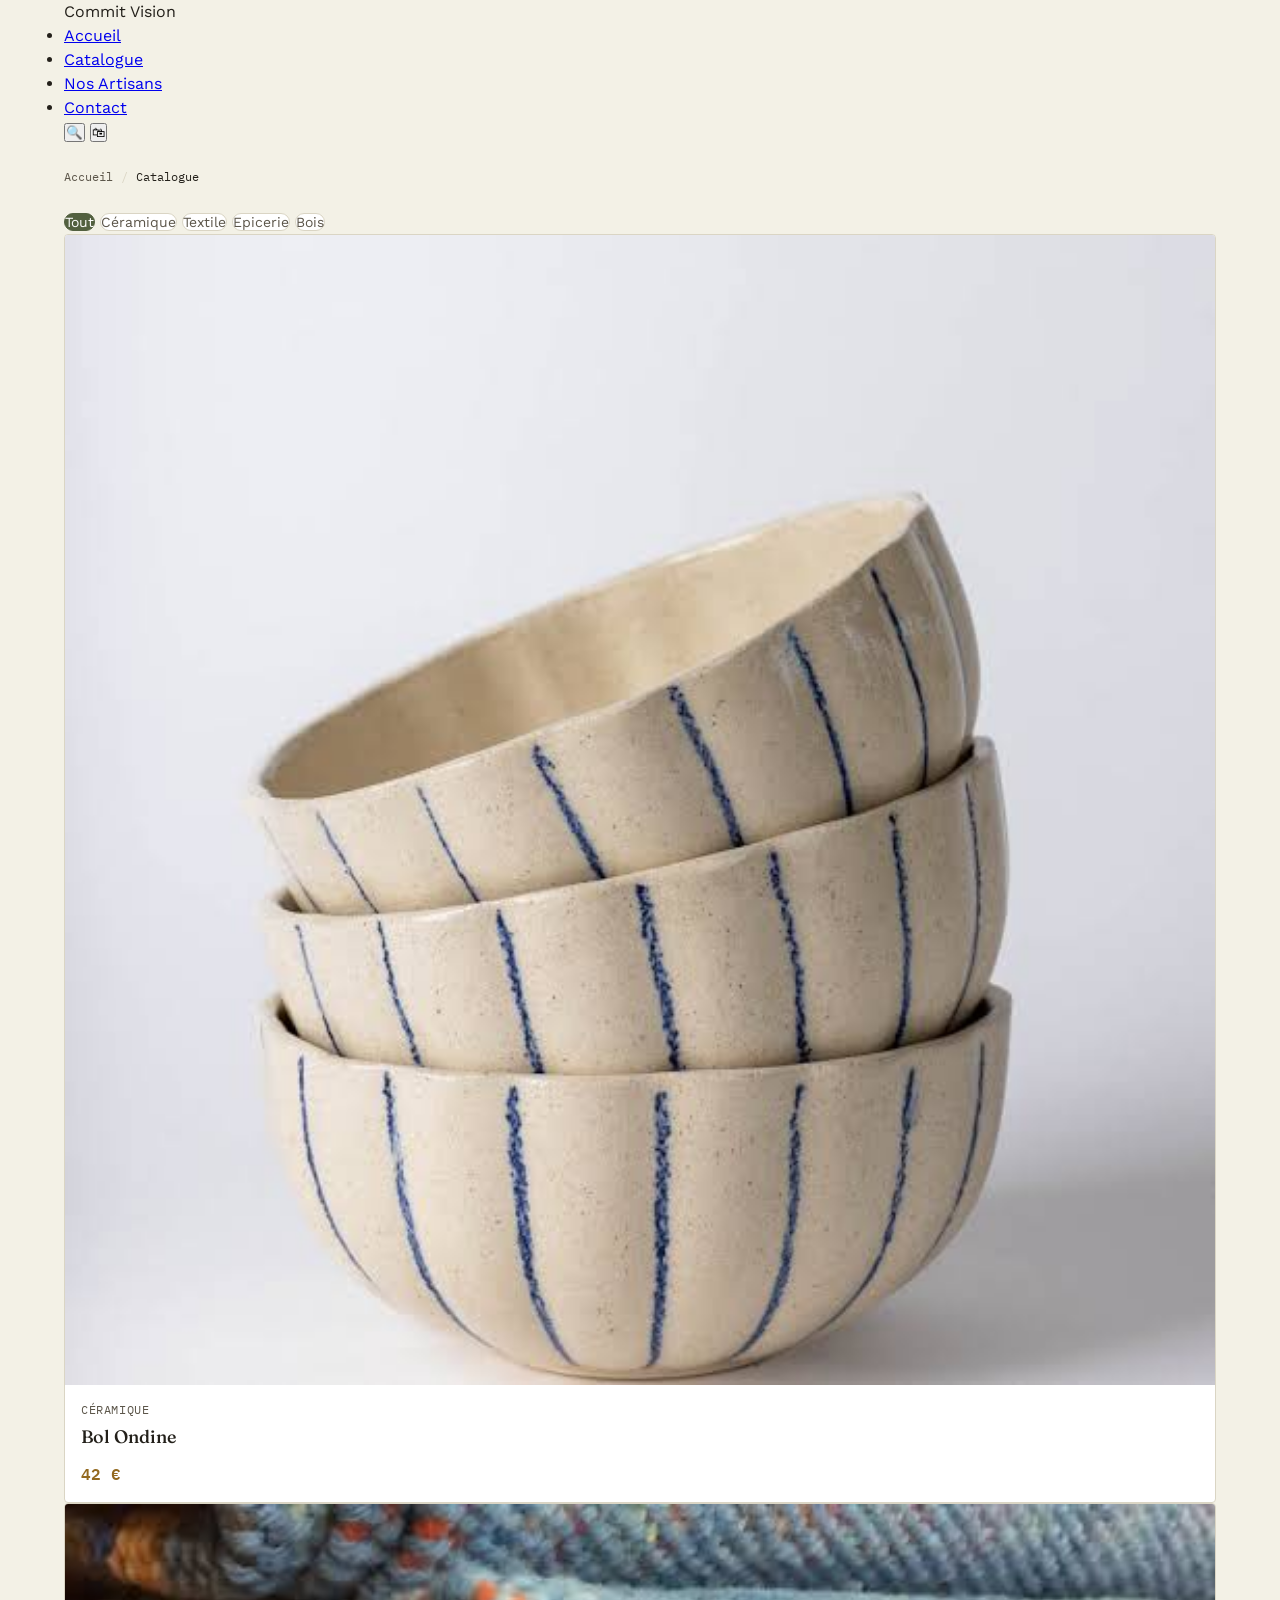
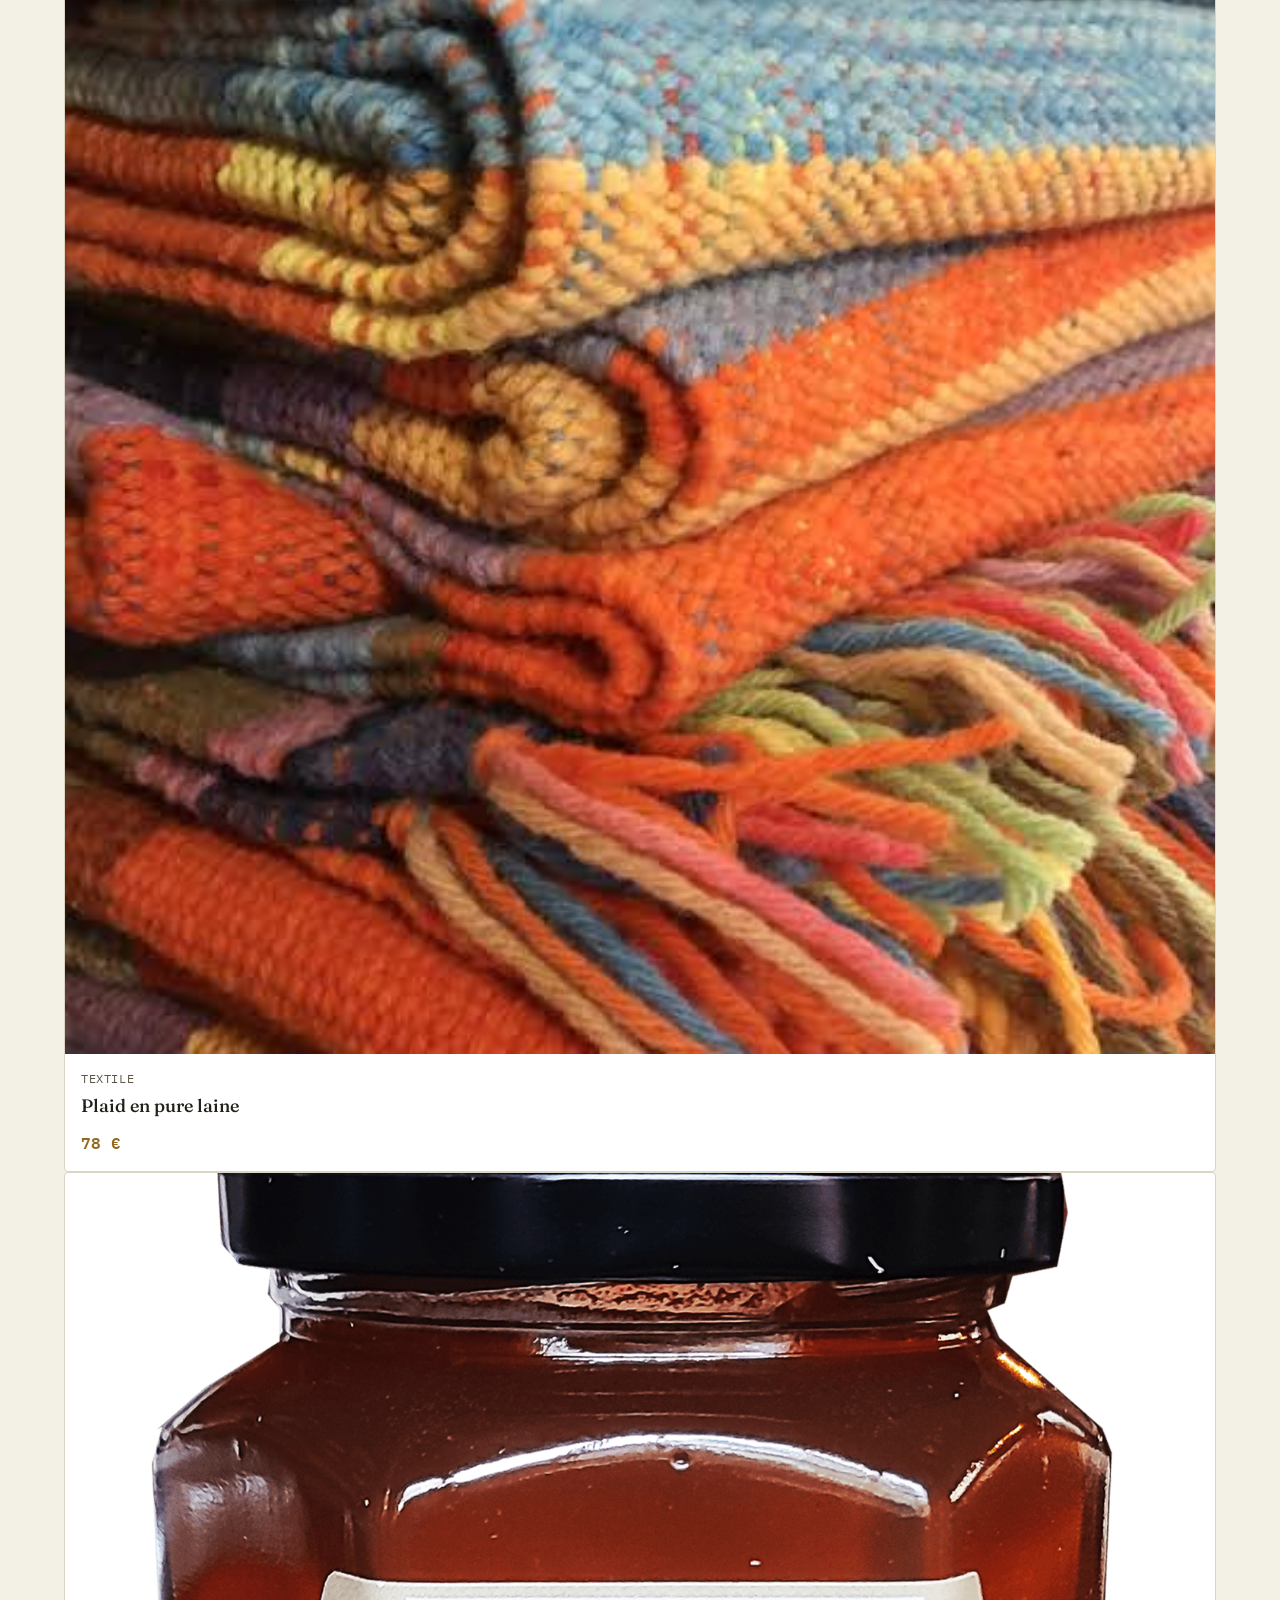
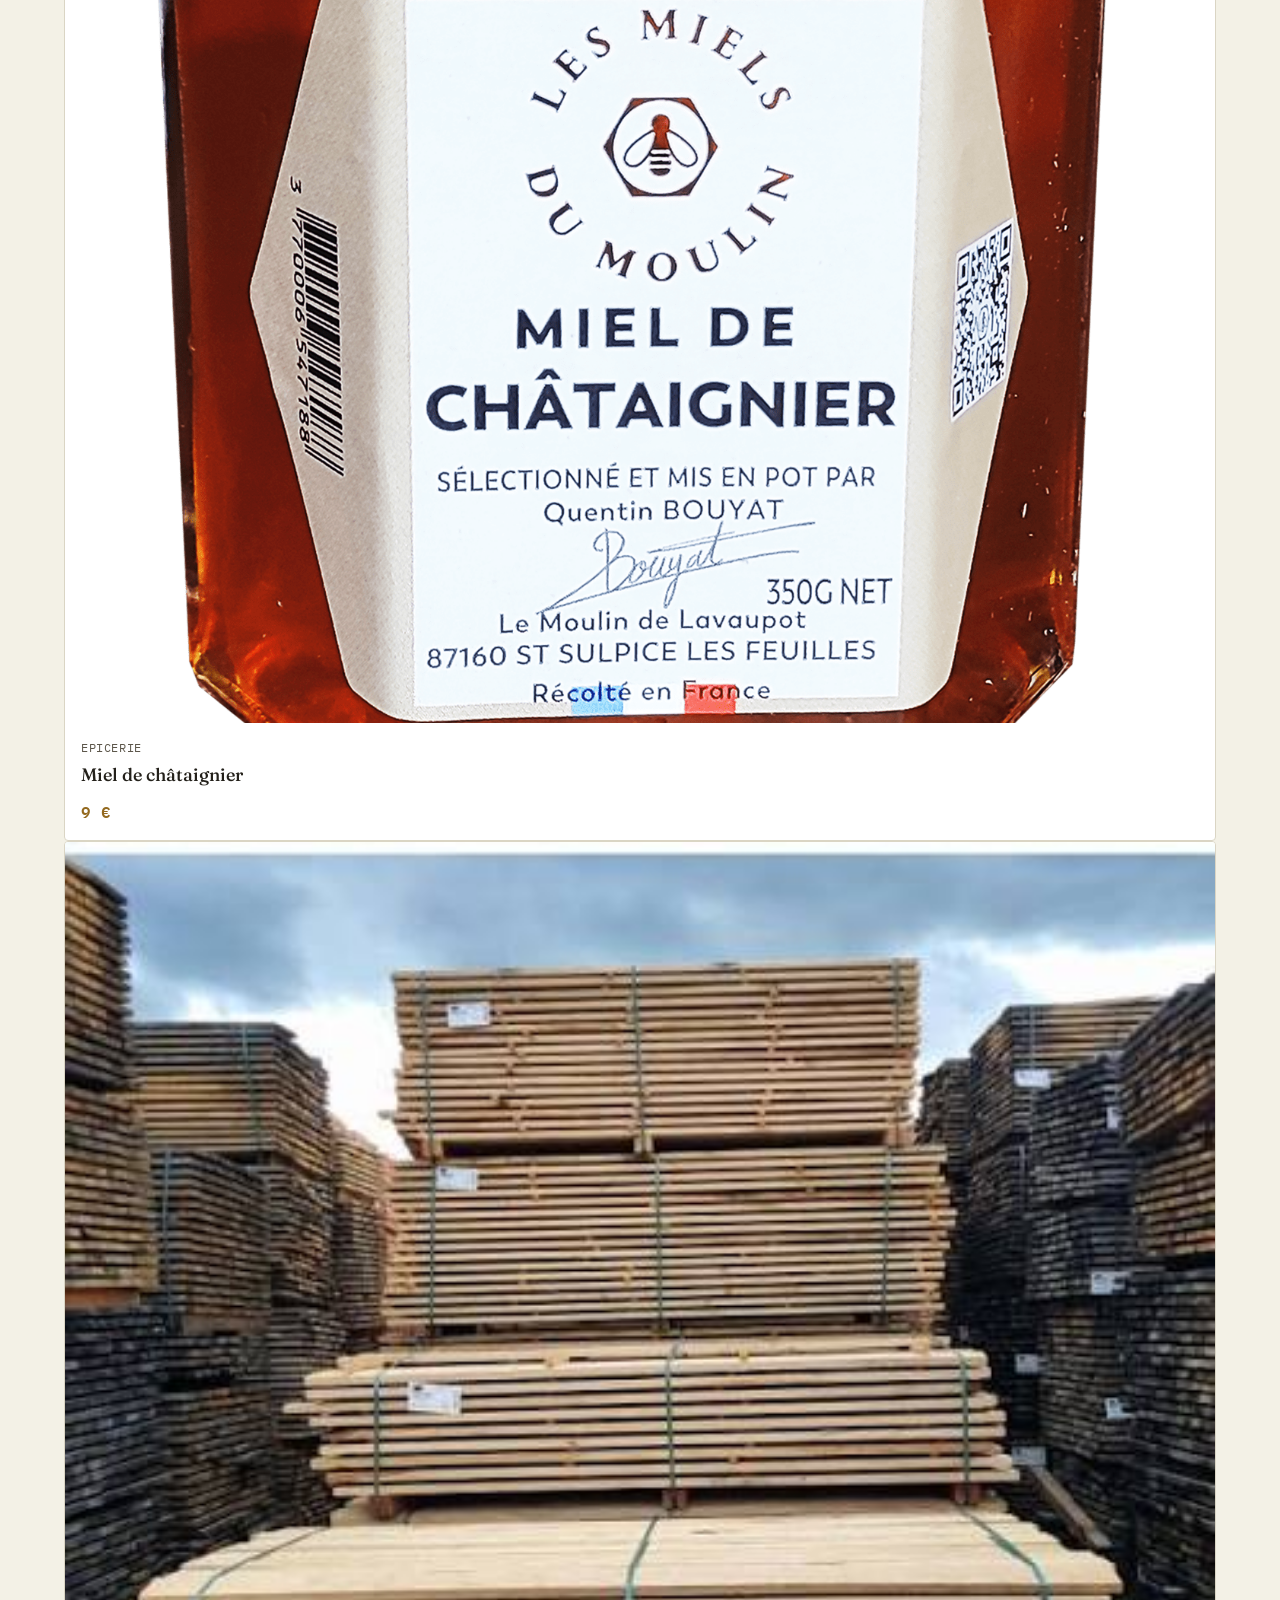
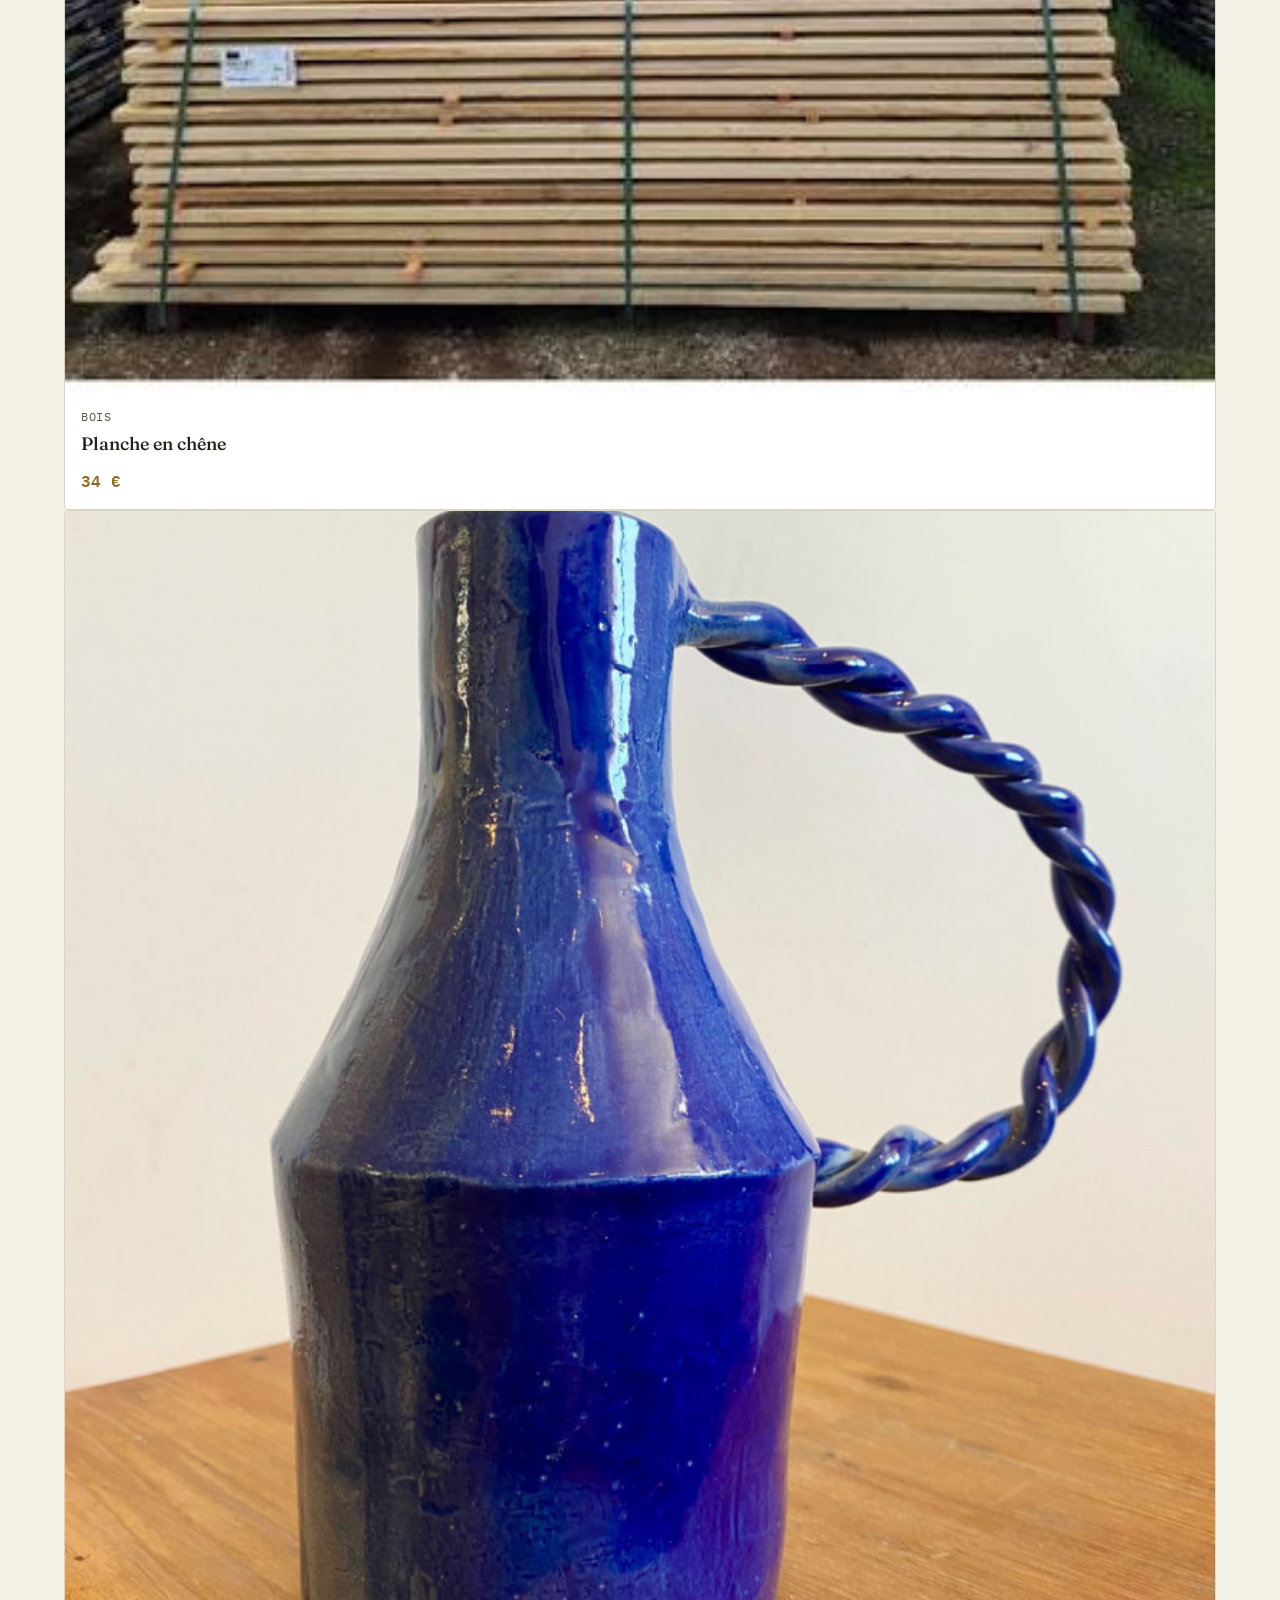
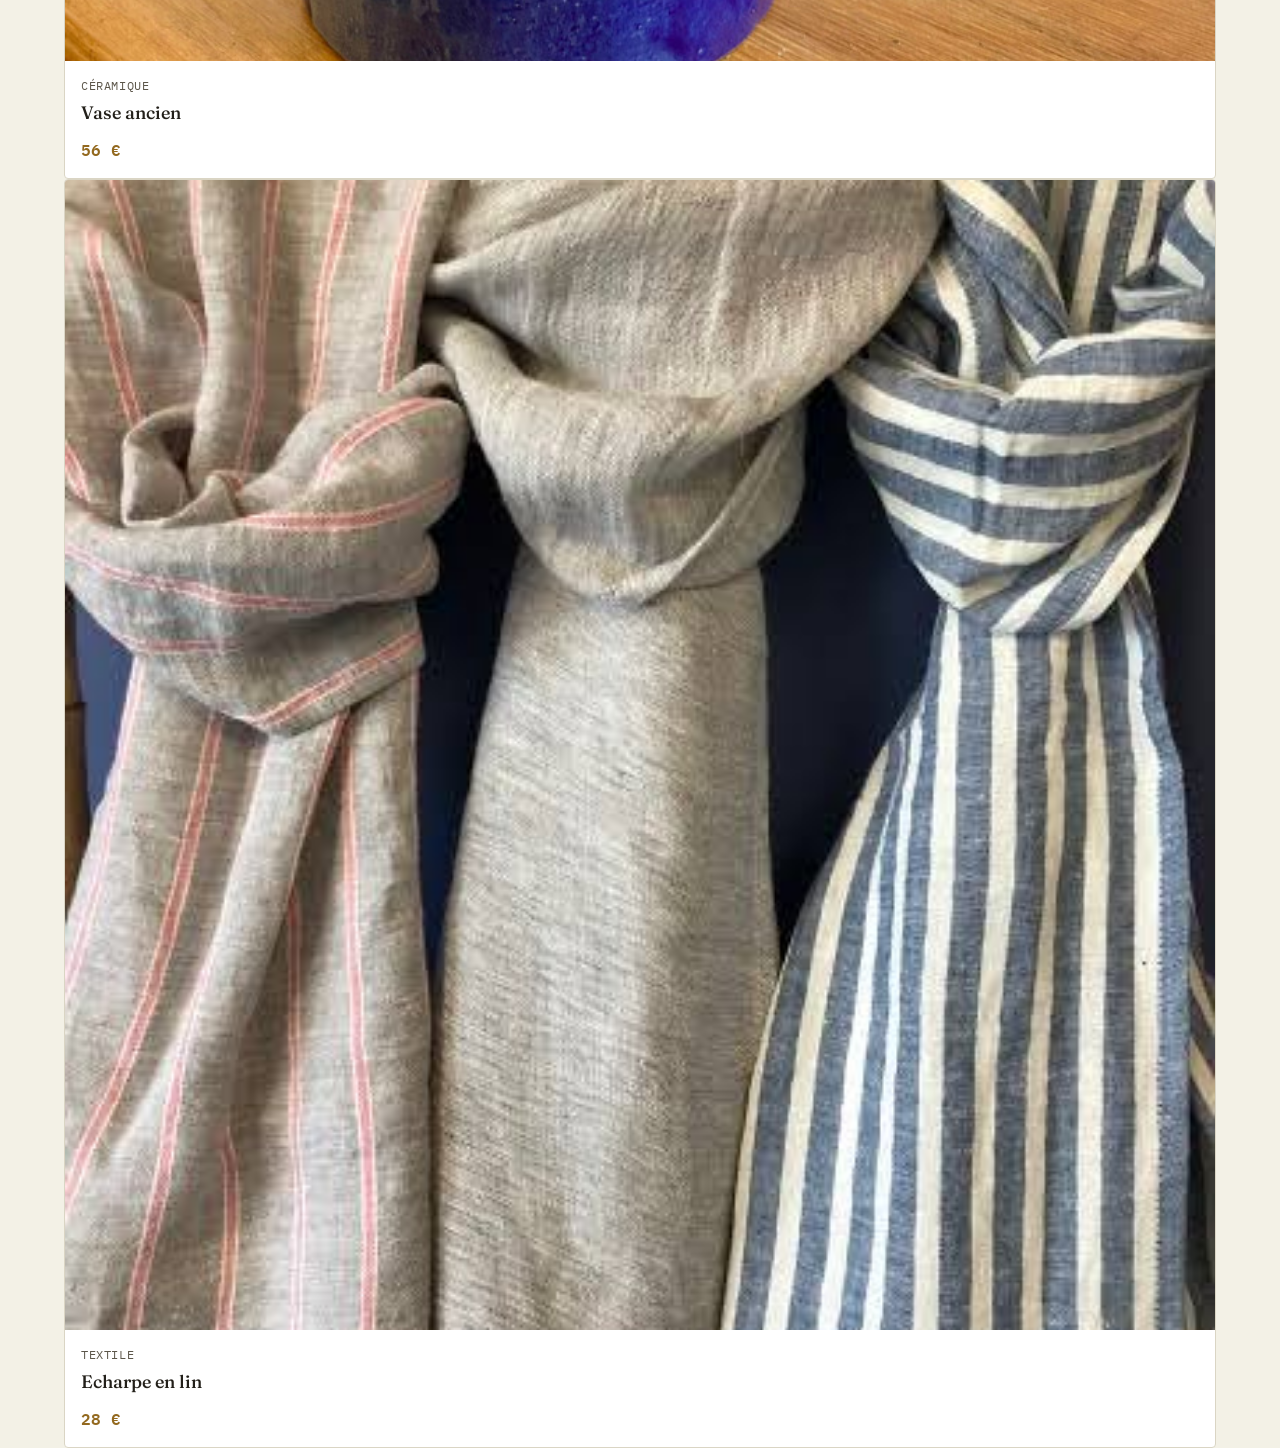
==== catalogue.html @ 51bd2f72 "Page Catalogue" ====
<!DOCTYPE html>
<html lang="fr">
<head>
    <meta charset="UTF-8">
    <meta name="viewport" content="width=device-width, initial-scale=1.0">
    <title>Catalogue</title>
    <link rel="preconnect" href="https://fonts.googleapis.com">
    <link href="https://fonts.googleapis.com/css2?family=Fraunces:opsz,wght@9..144,400;9..144,500;9..144,600&family=Work+Sans:wght@400;500;600&family=IBM+Plex+Mono:wght@500&display=swap" rel="stylesheet">

    <link rel="stylesheet" href="css/catalogue.css">
</head>
<body class="site">
    <header class="site-header">
        <div class="container">
            <div class="logo">Commit Vision</div>

            <nav class="main-nav">
                <ul>
                    <li><a href="index.html">Accueil</a></li>
                    <li><a href="catalogue.html" aria-current="page" class="active">Catalogue</a></li>
                    <li><a href="#">Nos Artisans</a></li>
                    <li><a href="contact.html">Contact</a></li>
                </ul>
            </nav>

            <div class="header-actions">
                <button class="icon-btn" aria-label="Rechercher un produit">
                    <span aria-hidden="true">🔍</span>
                </button>
                 <button class="icon-btn" aria-label="Voir le panier">
                    <span aria-hidden="true">🛍</span>
                </button>
            </div>
        </div>
    </header>

    <main class="container">
        <nav class="breadcrumb" aria-label="fil d'Ariane">
            <a href="index.html">Accueil</a>
            <span class="sep" aria-hidden="true">/</span>
            <span class="current" aria-current="page">Catalogue</span>
        </nav>

        <section aria-label="Catalogue des produits">
            <h1 class="visually-hidden">Notre Catalogue</h1>
            <div class="catalog-toolbar">
                <button class="chip active">Tout</button>
                <button class="chip">Céramique</button>
                <button class="chip">Textile</button>
                <button class="chip">Epicerie</button>
                <button class="chip">Bois</button>
            </div>

            <div class="catalog-grid">
                <article class="card">
                    <img src="images/bol-ondine.jfif" alt="Bol Ondine">
                    <div class="card-body">
                        <p class="cat">Céramique</p>
                        <h3>Bol Ondine</h3>
                        <p class="price-tag">42 €</p>
                    </div>
                </article>

                <article class="card">
                    <img src="images/plaid-merinos.jfif" alt="Plaid en pure laine">
                    <div class="card-body">
                        <p class="cat">Textile</p>
                        <h3>Plaid en pure laine</h3>
                        <p class="price-tag">78 €</p>
                    </div>
                </article>

                <article class="card">
                    <img src="images/miel-chataignier.png" alt="Miel de châtaignier">
                    <div class="card-body">
                        <p class="cat">Epicerie</p>
                        <h3>Miel de châtaignier</h3>
                        <p class="price-tag">9 €</p>
                    </div>
                </article>

                <article class="card">
                    <img src="images/planche-chene.jfif" alt="Planche en chêne">
                    <div class="card-body">
                        <p class="cat">Bois</p>
                        <h3>Planche en chêne</h3>
                        <p class="price-tag">34 €</p>
                    </div>
                </article>

                <article class="card">
                    <img src="images/vase-anse.jpg" alt="Vase ancien">
                    <div class="card-body">
                        <p class="cat">Céramique</p>
                        <h3>Vase ancien</h3>
                        <p class="price-tag">56 €</p>
                    </div>
                </article>

                <article class="card">
                    <img src="images/echarpe-lin.jfif" alt="Echarpe en lin">
                    <div class="card-body">
                        <p class="cat">Textile</p>
                        <h3>Echarpe en lin</h3>
                        <p class="price-tag">28 €</p>
                    </div>
                </article>

            </div>
        </section>
    </main>

</body>
</html>
---- css/catalogue.css ----
:root{
  --color-bg:            #F3F1E6;
  --color-surface:       #FFFFFF;
  --color-ink:           #23201A;
  --color-ink-soft:      #5C564A;
  --color-primary:       #52603F;
  --color-primary-dark:  #3B4630;
  --color-accent:        #B9862E;
  --color-accent-dark:   #93691F;
  --color-line:          #DAD5C4;
  --color-danger:        #8C3B3B;

  --fs-xs: 0.75rem;  
  --fs-sm: 0.875rem;  
  --fs-base: 1rem; 
  --fs-md: 1.125rem;  
  --fs-lg: 1.5rem;    
  --fs-xl: 2rem;      
  --fs-2xl: 2.75rem;  
  --fs-3xl: 3.5rem;

  --font-display: 'Fraunces', serif;
  --font-body: 'Work Sans', sans-serif;
  --font-mono: 'IBM Plex Mono', monospace;

  --sp-1: 4px;
  --sp-2: 8px;
  --sp-3: 16px;
  --sp-4: 24px;
  --sp-5: 32px;
  --sp-6: 48px;
  --sp-7: 64px;
  --sp-8: 96px;

  --container: 1200px;
}
*, *::before, *::after{
    box-sizing: border-box;
    margin: 0;
    padding: 0;
}

body{
    background-color: var(--color-bg);
    color: var(--color-ink);
    font-family: var(--font-body);
    font-size: var(--fs-base);
    line-height: 1.5;
}

img{
    max-width: 100%;
    display: block;
}

.container{
    max-width: var(--container);
    margin-inline: auto;
    padding-inline: 24px;
}

.visually-hidden{
    position: absolute;
    width: 1px;
    height: 1px;
    padding: 0;
    margin: -1px;
    overflow: hidden;
    clip: rect(0, 0, 0, 0);
    white-space: nowrap;
    border: 0;
}

.breadcrumb{
    display:flex;
    align-items: center;
    gap: var(--sp-2);
    font-size: var(--fs-xs);
    font-family: var(--font-mono);
    padding-block: var(--sp-4);
}
.breadcrumb a{
    color: var(--color-ink-soft);
    text-decoration: none;
}
.breadcrumb a:hover{
    color: var(--color-primary);
    text-decoration: underline;
}
.breadcrumb .sep{
    color: var(--color-line);
}
.breadcrumb .current{
    color: var(--color-ink);
}

.catalogue-toolbar{
    display:flex;
    flex-wrap: wrap;
    gap: var(--sp-2);
    margin-bottom: var(--sp-5);
}
.chip{
    display: inline-block;
    padding: var(--sp-2) var(--SP-4);
    background-color: var(--color-surface);
    border: 1px solid var(--color-line);
    border-radius: 20px;
    font-size: var(--fs-sm);
    font-family: var(--ff-body);
    color: var(--color-ink-soft);
    cursor: pointer;
    transition: all 0.2s ease;
}
.chip.active, .chip:hover{
    background-color: var(--color-primary);
    color: #ffffff;
    border-color: var(--color-primary);
}

.catalogue-grid{
    display: grid;
    grid-template-columns: repeat(auto-fill, minmax(220px, 1fr));
    gap: var(--sp-4);
    margin-bottom: var(--sp-7);
}

.card{
    background: var(--color-surface);
    border: 1px solid var(--color-line);
    border-radius: 4px;
    display:flex;
    flex-direction: column;
    overflow: hidden;
    text-decoration: none;
    color: inherit;
    transition: transform 0.2s ease, box-shadow 0.15s ease;
}
.card:hover{
    transform: translateY(-2px);
    box-shadow: 0 4px 12px rgba(35, 32, 26, 0.1);
}
.card img{
    width: 100%;
    aspect-ratio: 1 / 1;
    object-fit: cover;
}
.card-body{
    padding: var(--sp-3);
    display: flex;
    flex-direction: column;
    gap: var(--sp-1);
}
.card .cat{
    font-size: var(--fs-xs);
    font-family: var(--font-mono);
    color: var(--color-ink-soft);
    text-transform: uppercase;
    letter-spacing: 0.05em
}
.card h3{
    font-family: var(--font-display);
    font-size: var(--fs-md);
    color: var(--color-ink);
    margin: 0;
    font-weight: 500; 
}
.card .price-tag{
    font-family: var(--font-mono);
    font-weight: 600;
    color: var(--color-accent-dark);
    margin-top: var(--sp-2);
    font-size: var(--fs-base);
}
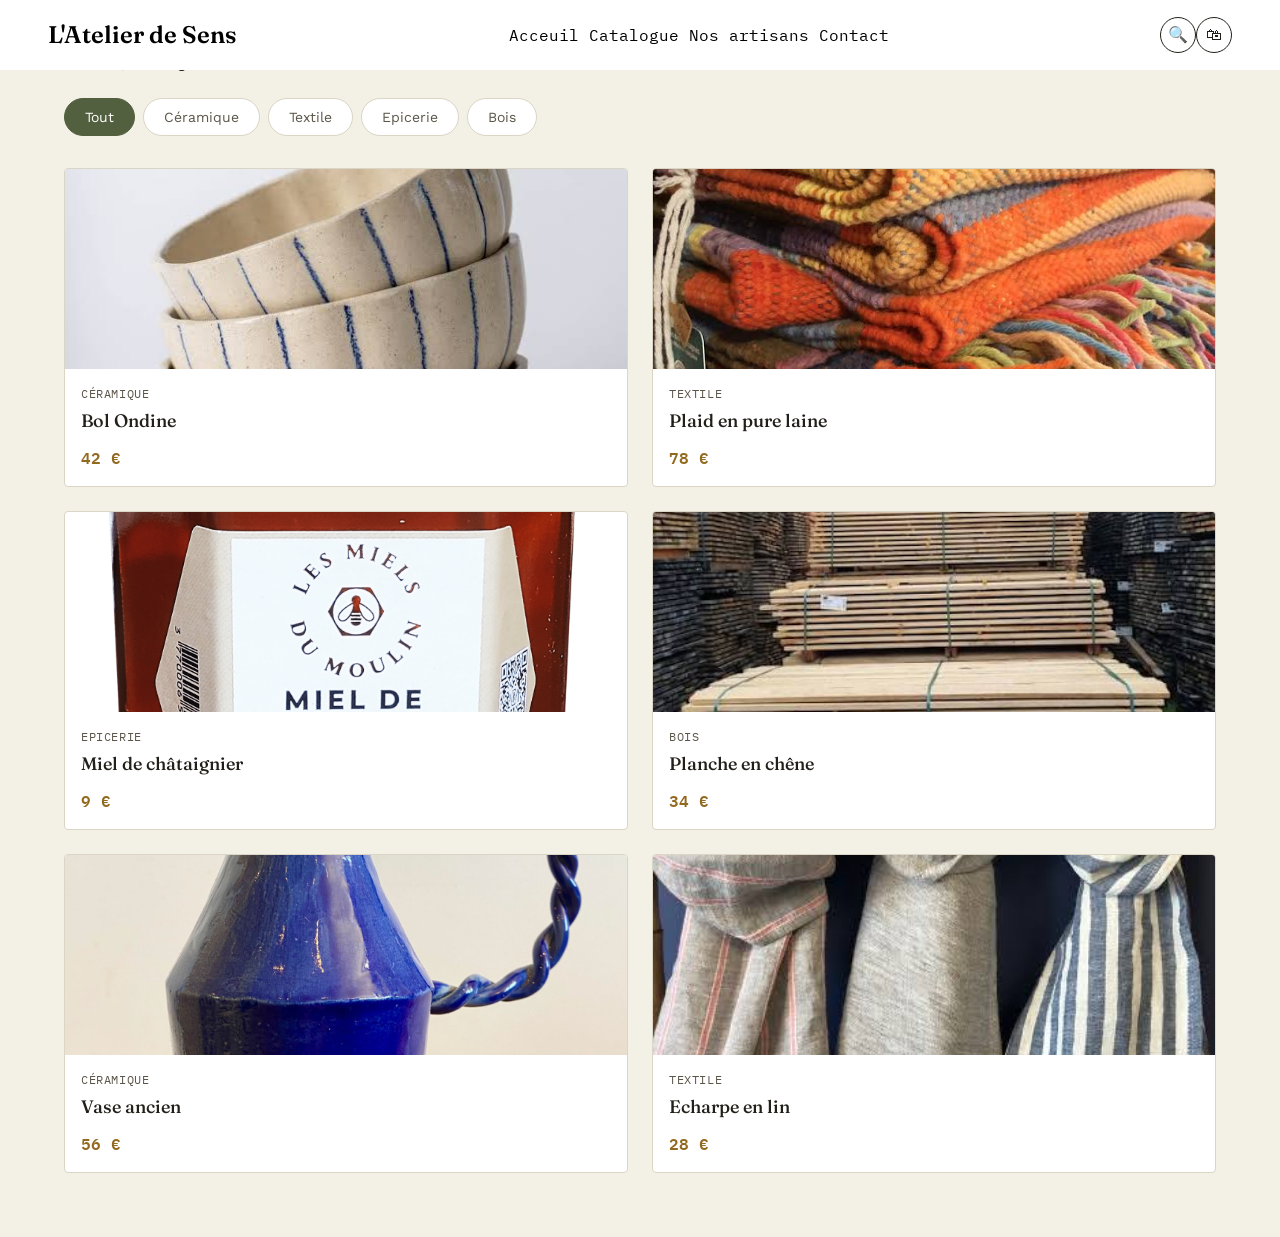
==== commit 41a86d52: "ajoute des lien et modificationj des images" ====
--- a/catalogue.html
+++ b/catalogue.html
@@ -1,114 +1,112 @@
-<!DOCTYPE html>
+<!doctype html>
 <html lang="fr">
-<head>
-    <meta charset="UTF-8">
-    <meta name="viewport" content="width=device-width, initial-scale=1.0">
+  <head>
+    <meta charset="UTF-8" />
+    <meta name="viewport" content="width=device-width, initial-scale=1.0" />
     <title>Catalogue</title>
-    <link rel="preconnect" href="https://fonts.googleapis.com">
-    <link href="https://fonts.googleapis.com/css2?family=Fraunces:opsz,wght@9..144,400;9..144,500;9..144,600&family=Work+Sans:wght@400;500;600&family=IBM+Plex+Mono:wght@500&display=swap" rel="stylesheet">
+    <link rel="preconnect" href="https://fonts.googleapis.com" />
+    <link
+      href="https://fonts.googleapis.com/css2?family=Fraunces:opsz,wght@9..144,400;9..144,500;9..144,600&family=Work+Sans:wght@400;500;600&family=IBM+Plex+Mono:wght@500&display=swap"
+      rel="stylesheet"
+    />
 
-    <link rel="stylesheet" href="css/catalogue.css">
-</head>
-<body class="site">
-    <header class="site-header">
-        <div class="container">
-            <div class="logo">Commit Vision</div>
-
-            <nav class="main-nav">
-                <ul>
-                    <li><a href="index.html">Accueil</a></li>
-                    <li><a href="catalogue.html" aria-current="page" class="active">Catalogue</a></li>
-                    <li><a href="#">Nos Artisans</a></li>
-                    <li><a href="contact.html">Contact</a></li>
-                </ul>
-            </nav>
-
-            <div class="header-actions">
-                <button class="icon-btn" aria-label="Rechercher un produit">
-                    <span aria-hidden="true">🔍</span>
-                </button>
-                 <button class="icon-btn" aria-label="Voir le panier">
-                    <span aria-hidden="true">🛍</span>
-                </button>
-            </div>
-        </div>
+    <link rel="stylesheet" href="css/catalogue.css" />
+    <link rel="stylesheet" href="css/header.css" />
+  </head>
+  <body class="site">
+    <!-- Début en tête de la page : Grasty Ghyvet SAMBA DINAULT -->
+    <header class="header-site">
+      <div class="logo">
+        <a href="index.html">L'Atelier de Sens</a>
+      </div>
+      <nav>
+        <ul class="nav-bar">
+          <li><a href="index.html">Acceuil</a></li>
+          <li><a href="catalogue.html">Catalogue</a></li>
+          <li><a href="produit.html">Nos artisans</a></li>
+          <li><a href="#">Contact</a></li>
+        </ul>
+      </nav>
+      <div class="header-actions">
+        <div class="action-btn">🔍</div>
+        <div class="action-btn">🛍</div>
+      </div>
     </header>
+    <!-- Fin en tête de la page : Grasty Ghyvet SAMBA DINAULT -->
 
     <main class="container">
-        <nav class="breadcrumb" aria-label="fil d'Ariane">
-            <a href="index.html">Accueil</a>
-            <span class="sep" aria-hidden="true">/</span>
-            <span class="current" aria-current="page">Catalogue</span>
-        </nav>
+      <section class="breadcrumb" aria-label="fil d'Ariane">
+        <a href="index.html">Accueil</a>
+        <span class="sep" aria-hidden="true">/</span>
+        <span class="current" aria-current="page">Catalogue</span>
+      </section>
 
-        <section aria-label="Catalogue des produits">
-            <h1 class="visually-hidden">Notre Catalogue</h1>
-            <div class="catalog-toolbar">
-                <button class="chip active">Tout</button>
-                <button class="chip">Céramique</button>
-                <button class="chip">Textile</button>
-                <button class="chip">Epicerie</button>
-                <button class="chip">Bois</button>
+      <section aria-label="Catalogue des produits">
+        <h1 class="visually-hidden">Notre Catalogue</h1>
+        <div class="catalog-toolbar">
+          <button class="chip active">Tout</button>
+          <button class="chip">Céramique</button>
+          <button class="chip">Textile</button>
+          <button class="chip">Epicerie</button>
+          <button class="chip">Bois</button>
+        </div>
+
+        <div class="catalog-grid">
+          <article class="card">
+            <img src="images/bol-ondine.jfif" alt="Bol Ondine" />
+            <div class="card-body">
+              <p class="cat">Céramique</p>
+              <h3>Bol Ondine</h3>
+              <p class="price-tag">42 €</p>
             </div>
+          </article>
 
-            <div class="catalog-grid">
-                <article class="card">
-                    <img src="images/bol-ondine.jfif" alt="Bol Ondine">
-                    <div class="card-body">
-                        <p class="cat">Céramique</p>
-                        <h3>Bol Ondine</h3>
-                        <p class="price-tag">42 €</p>
-                    </div>
-                </article>
+          <article class="card">
+            <img src="images/plaid-merinos.jfif" alt="Plaid en pure laine" />
+            <div class="card-body">
+              <p class="cat">Textile</p>
+              <h3>Plaid en pure laine</h3>
+              <p class="price-tag">78 €</p>
+            </div>
+          </article>
 
-                <article class="card">
-                    <img src="images/plaid-merinos.jfif" alt="Plaid en pure laine">
-                    <div class="card-body">
-                        <p class="cat">Textile</p>
-                        <h3>Plaid en pure laine</h3>
-                        <p class="price-tag">78 €</p>
-                    </div>
-                </article>
+          <article class="card">
+            <img src="images/miel-chataignier.png" alt="Miel de châtaignier" />
+            <div class="card-body">
+              <p class="cat">Epicerie</p>
+              <h3>Miel de châtaignier</h3>
+              <p class="price-tag">9 €</p>
+            </div>
+          </article>
 
-                <article class="card">
-                    <img src="images/miel-chataignier.png" alt="Miel de châtaignier">
-                    <div class="card-body">
-                        <p class="cat">Epicerie</p>
-                        <h3>Miel de châtaignier</h3>
-                        <p class="price-tag">9 €</p>
-                    </div>
-                </article>
+          <article class="card">
+            <img src="images/planche-chene.jfif" alt="Planche en chêne" />
+            <div class="card-body">
+              <p class="cat">Bois</p>
+              <h3>Planche en chêne</h3>
+              <p class="price-tag">34 €</p>
+            </div>
+          </article>
 
-                <article class="card">
-                    <img src="images/planche-chene.jfif" alt="Planche en chêne">
-                    <div class="card-body">
-                        <p class="cat">Bois</p>
-                        <h3>Planche en chêne</h3>
-                        <p class="price-tag">34 €</p>
-                    </div>
-                </article>
+          <article class="card">
+            <img src="images/vase-anse.jpg" alt="Vase ancien" />
+            <div class="card-body">
+              <p class="cat">Céramique</p>
+              <h3>Vase ancien</h3>
+              <p class="price-tag">56 €</p>
+            </div>
+          </article>
 
-                <article class="card">
-                    <img src="images/vase-anse.jpg" alt="Vase ancien">
-                    <div class="card-body">
-                        <p class="cat">Céramique</p>
-                        <h3>Vase ancien</h3>
-                        <p class="price-tag">56 €</p>
-                    </div>
-                </article>
-
-                <article class="card">
-                    <img src="images/echarpe-lin.jfif" alt="Echarpe en lin">
-                    <div class="card-body">
-                        <p class="cat">Textile</p>
-                        <h3>Echarpe en lin</h3>
-                        <p class="price-tag">28 €</p>
-                    </div>
-                </article>
-
+          <article class="card">
+            <img src="images/echarpe-lin.jfif" alt="Echarpe en lin" />
+            <div class="card-body">
+              <p class="cat">Textile</p>
+              <h3>Echarpe en lin</h3>
+              <p class="price-tag">28 €</p>
             </div>
-        </section>
+          </article>
+        </div>
+      </section>
     </main>
-
-</body>
-</html>+  </body>
+</html>
--- a/css/catalogue.css
+++ b/css/catalogue.css
@@ -1,27 +1,27 @@
-:root{
-  --color-bg:            #F3F1E6;
-  --color-surface:       #FFFFFF;
-  --color-ink:           #23201A;
-  --color-ink-soft:      #5C564A;
-  --color-primary:       #52603F;
-  --color-primary-dark:  #3B4630;
-  --color-accent:        #B9862E;
-  --color-accent-dark:   #93691F;
-  --color-line:          #DAD5C4;
-  --color-danger:        #8C3B3B;
+:root {
+  --color-bg: #f3f1e6;
+  --color-surface: #ffffff;
+  --color-ink: #23201a;
+  --color-ink-soft: #5c564a;
+  --color-primary: #52603f;
+  --color-primary-dark: #3b4630;
+  --color-accent: #b9862e;
+  --color-accent-dark: #93691f;
+  --color-line: #dad5c4;
+  --color-danger: #8c3b3b;
 
-  --fs-xs: 0.75rem;  
-  --fs-sm: 0.875rem;  
-  --fs-base: 1rem; 
-  --fs-md: 1.125rem;  
-  --fs-lg: 1.5rem;    
-  --fs-xl: 2rem;      
-  --fs-2xl: 2.75rem;  
+  --fs-xs: 0.75rem;
+  --fs-sm: 0.875rem;
+  --fs-base: 1rem;
+  --fs-md: 1.125rem;
+  --fs-lg: 1.5rem;
+  --fs-xl: 2rem;
+  --fs-2xl: 2.75rem;
   --fs-3xl: 3.5rem;
 
-  --font-display: 'Fraunces', serif;
-  --font-body: 'Work Sans', sans-serif;
-  --font-mono: 'IBM Plex Mono', monospace;
+  --font-display: "Fraunces", serif;
+  --font-body: "Work Sans", sans-serif;
+  --font-mono: "IBM Plex Mono", monospace;
 
   --sp-1: 4px;
   --sp-2: 8px;
@@ -34,141 +34,161 @@
 
   --container: 1200px;
 }
-*, *::before, *::after{
-    box-sizing: border-box;
-    margin: 0;
-    padding: 0;
+*,
+*::before,
+*::after {
+  box-sizing: border-box;
+  margin: 0;
+  padding: 0;
 }
 
-body{
-    background-color: var(--color-bg);
-    color: var(--color-ink);
-    font-family: var(--font-body);
-    font-size: var(--fs-base);
-    line-height: 1.5;
+body {
+  background-color: var(--color-bg);
+  color: var(--color-ink);
+  font-family: var(--font-body);
+  font-size: var(--fs-base);
+  line-height: 1.5;
 }
 
-img{
-    max-width: 100%;
-    display: block;
+img {
+  max-width: 100%;
+  display: block;
 }
 
-.container{
-    max-width: var(--container);
-    margin-inline: auto;
-    padding-inline: 24px;
+.container {
+  max-width: var(--container);
+  margin-inline: auto;
+  margin-top: 2rem;
+  padding-inline: 24px;
 }
 
-.visually-hidden{
-    position: absolute;
-    width: 1px;
-    height: 1px;
-    padding: 0;
-    margin: -1px;
-    overflow: hidden;
-    clip: rect(0, 0, 0, 0);
-    white-space: nowrap;
-    border: 0;
+.visually-hidden {
+  position: absolute;
+  width: 1px;
+  height: 1px;
+  padding: 0;
+  margin: -1px;
+  overflow: hidden;
+  clip: rect(0, 0, 0, 0);
+  white-space: nowrap;
+  border: 0;
 }
 
-.breadcrumb{
-    display:flex;
-    align-items: center;
-    gap: var(--sp-2);
-    font-size: var(--fs-xs);
-    font-family: var(--font-mono);
-    padding-block: var(--sp-4);
+.breadcrumb {
+  display: flex;
+  align-items: center;
+  gap: var(--sp-2);
+  font-size: var(--fs-xs);
+  font-family: var(--font-mono);
+  padding-block: var(--sp-4);
 }
-.breadcrumb a{
-    color: var(--color-ink-soft);
-    text-decoration: none;
+.breadcrumb a {
+  color: var(--color-ink-soft);
+  text-decoration: none;
 }
-.breadcrumb a:hover{
-    color: var(--color-primary);
-    text-decoration: underline;
+.breadcrumb a:hover {
+  color: var(--color-primary);
+  text-decoration: underline;
 }
-.breadcrumb .sep{
-    color: var(--color-line);
+.breadcrumb .sep {
+  color: var(--color-line);
 }
-.breadcrumb .current{
-    color: var(--color-ink);
+.breadcrumb .current {
+  color: var(--color-ink);
 }
 
-.catalogue-toolbar{
-    display:flex;
-    flex-wrap: wrap;
-    gap: var(--sp-2);
-    margin-bottom: var(--sp-5);
+.catalog-toolbar {
+  display: flex;
+  flex-wrap: wrap;
+  gap: var(--sp-2);
+  margin-bottom: var(--sp-5);
 }
-.chip{
-    display: inline-block;
-    padding: var(--sp-2) var(--SP-4);
-    background-color: var(--color-surface);
-    border: 1px solid var(--color-line);
-    border-radius: 20px;
-    font-size: var(--fs-sm);
-    font-family: var(--ff-body);
-    color: var(--color-ink-soft);
-    cursor: pointer;
-    transition: all 0.2s ease;
+.chip {
+  display: inline-block;
+  /* padding: var(--sp-2) var(--SP-4); */
+  padding: 10px 20px;
+  background-color: var(--color-surface);
+  border: 1px solid var(--color-line);
+  border-radius: 20px;
+  font-size: var(--fs-sm);
+  font-family: var(--ff-body);
+  color: var(--color-ink-soft);
+  cursor: pointer;
+  transition: all 0.2s ease;
 }
-.chip.active, .chip:hover{
-    background-color: var(--color-primary);
-    color: #ffffff;
-    border-color: var(--color-primary);
+.chip.active,
+.chip:hover {
+  background-color: var(--color-primary);
+  color: #ffffff;
+  border-color: var(--color-primary);
 }
 
-.catalogue-grid{
-    display: grid;
-    grid-template-columns: repeat(auto-fill, minmax(220px, 1fr));
-    gap: var(--sp-4);
-    margin-bottom: var(--sp-7);
+.catalog-grid {
+  display: grid;
+  grid-template-columns: repeat(auto-fill, minmax(220px, 1fr));
+  gap: var(--sp-4);
+  margin-bottom: var(--sp-7);
 }
 
-.card{
-    background: var(--color-surface);
-    border: 1px solid var(--color-line);
-    border-radius: 4px;
-    display:flex;
-    flex-direction: column;
-    overflow: hidden;
-    text-decoration: none;
-    color: inherit;
-    transition: transform 0.2s ease, box-shadow 0.15s ease;
+.card {
+  background: var(--color-surface);
+  border: 1px solid var(--color-line);
+  border-radius: 4px;
+  display: flex;
+  flex-direction: column;
+  overflow: hidden;
+  text-decoration: none;
+  color: inherit;
+  transition:
+    transform 0.2s ease,
+    box-shadow 0.15s ease;
 }
-.card:hover{
-    transform: translateY(-2px);
-    box-shadow: 0 4px 12px rgba(35, 32, 26, 0.1);
+.card:hover {
+  transform: translateY(-2px);
+  box-shadow: 0 4px 12px rgba(35, 32, 26, 0.1);
 }
-.card img{
+.card img {
+  width: 100%;
+  aspect-ratio: 1 / 1;
+  object-fit: cover;
+}
+.card-body {
+  padding: var(--sp-3);
+  display: flex;
+  flex-direction: column;
+  gap: var(--sp-1);
+}
+.card .cat {
+  font-size: var(--fs-xs);
+  font-family: var(--font-mono);
+  color: var(--color-ink-soft);
+  text-transform: uppercase;
+  letter-spacing: 0.05em;
+}
+.card h3 {
+  font-family: var(--font-display);
+  font-size: var(--fs-md);
+  color: var(--color-ink);
+  margin: 0;
+  font-weight: 500;
+}
+.card .price-tag {
+  font-family: var(--font-mono);
+  font-weight: 600;
+  color: var(--color-accent-dark);
+  margin-top: var(--sp-2);
+  font-size: var(--fs-base);
+}
+
+/* -----------media querries Karene Moussounda------------ */
+@media (min-width: 768px) {
+  .catalog-grid {
+    grid-template-columns: repeat(2, 1fr);
+  }
+  .card img {
     width: 100%;
-    aspect-ratio: 1 / 1;
+    height: 200px;
     object-fit: cover;
+    display: block;
+  }
 }
-.card-body{
-    padding: var(--sp-3);
-    display: flex;
-    flex-direction: column;
-    gap: var(--sp-1);
-}
-.card .cat{
-    font-size: var(--fs-xs);
-    font-family: var(--font-mono);
-    color: var(--color-ink-soft);
-    text-transform: uppercase;
-    letter-spacing: 0.05em
-}
-.card h3{
-    font-family: var(--font-display);
-    font-size: var(--fs-md);
-    color: var(--color-ink);
-    margin: 0;
-    font-weight: 500; 
-}
-.card .price-tag{
-    font-family: var(--font-mono);
-    font-weight: 600;
-    color: var(--color-accent-dark);
-    margin-top: var(--sp-2);
-    font-size: var(--fs-base);
-}
--- a/css/header.css
+++ b/css/header.css
@@ -0,0 +1,95 @@
+* {
+  list-style: none;
+  text-decoration: none;
+}
+
+header a {
+  color: black;
+}
+
+.header-site {
+  display: flex;
+  justify-content: space-between;
+  align-items: center;
+  flex-wrap: wrap;
+  padding-inline: var(--sp-6);
+  background-color: var(--color-surface);
+  min-height: 70px;
+  width: 100%;
+  position: fixed;
+  top: 0;
+  z-index: 100;
+}
+
+.logo a {
+  font-family: var(--font-display);
+  font-size: var(--fs-lg);
+  font-weight: 600;
+}
+
+.nav-bar {
+  width: 380px;
+  display: flex;
+  justify-content: space-between;
+}
+
+.nav-bar li a {
+  font-size: var(--fs-size-sm);
+  font-family: var(--font-mono);
+}
+
+.header-actions {
+  display: flex;
+  gap: var(--fs-size-sm);
+}
+
+.action-btn {
+  width: 36px;
+  height: 36px;
+  display: flex;
+  align-items: center;
+  justify-content: center;
+  border: 1px solid var(--color-ink);
+  border-radius: 100px;
+}
+
+/*Footer*/
+footer {
+  display: grid;
+  grid-template-columns: repeat(2, 1fr);
+  gap: 25px;
+  padding: var(--sp-7) var(--sp-6);
+  background-color: var(--color-ink);
+  color: var(--color-surface);
+}
+
+.footer-item {
+  display: flex;
+  flex-direction: column;
+  gap: 10px;
+  font-family: var(--font-mono);
+}
+
+.footer-item-list {
+  display: flex;
+  flex-direction: column;
+}
+
+.link-footer {
+  color: #b7b1a0;
+}
+
+.bold {
+  font-weight: 600;
+}
+
+.bagde {
+  font-size: var(--fs-size-sm);
+}
+
+/*Tablette*/
+@media (min-width: 768px) {
+  footer {
+    grid-template-columns: 1.5fr repeat(3, 1fr);
+  }
+}
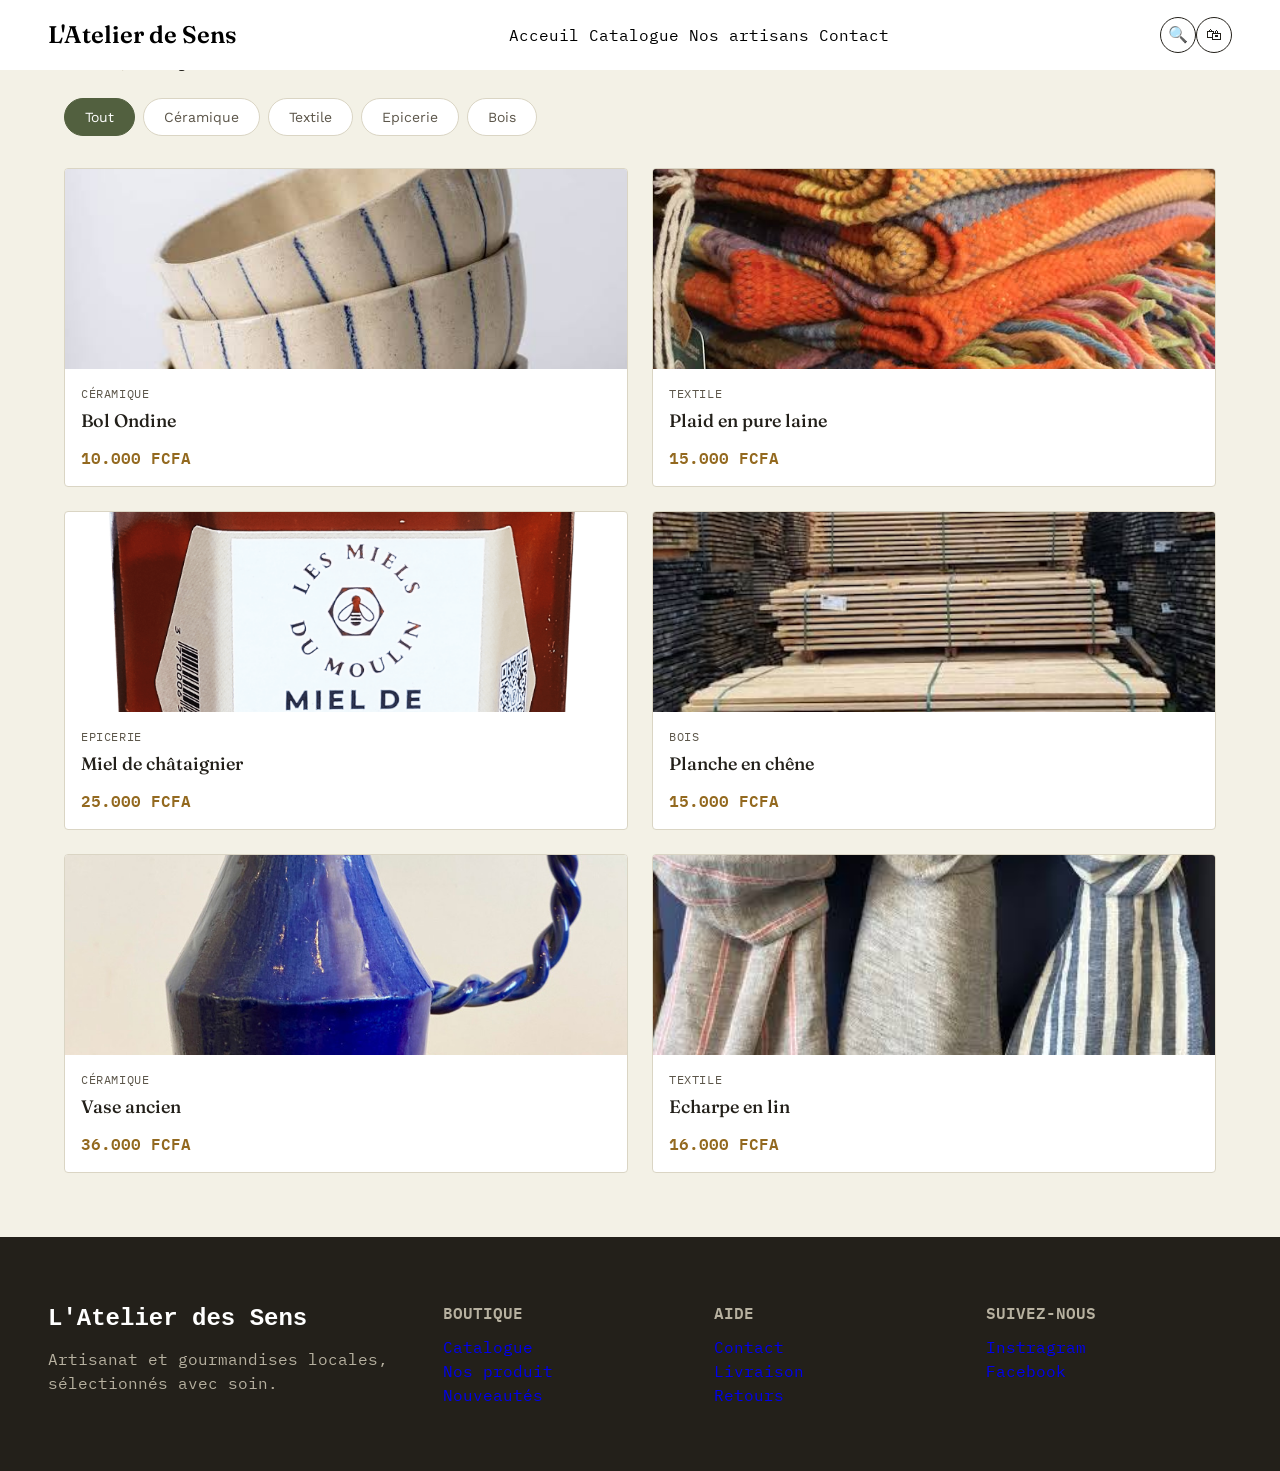
==== commit da8b107f: "Modification des prix et ajout du footer" ====
--- a/catalogue.html
+++ b/catalogue.html
@@ -57,7 +57,7 @@
             <div class="card-body">
               <p class="cat">Céramique</p>
               <h3>Bol Ondine</h3>
-              <p class="price-tag">42 €</p>
+              <p class="price-tag">10.000 FCFA</p>
             </div>
           </article>
 
@@ -66,7 +66,7 @@
             <div class="card-body">
               <p class="cat">Textile</p>
               <h3>Plaid en pure laine</h3>
-              <p class="price-tag">78 €</p>
+              <p class="price-tag">15.000 FCFA</p>
             </div>
           </article>
 
@@ -75,7 +75,7 @@
             <div class="card-body">
               <p class="cat">Epicerie</p>
               <h3>Miel de châtaignier</h3>
-              <p class="price-tag">9 €</p>
+              <p class="price-tag">25.000 FCFA</p>
             </div>
           </article>
 
@@ -84,7 +84,7 @@
             <div class="card-body">
               <p class="cat">Bois</p>
               <h3>Planche en chêne</h3>
-              <p class="price-tag">34 €</p>
+              <p class="price-tag">15.000 FCFA</p>
             </div>
           </article>
 
@@ -93,7 +93,7 @@
             <div class="card-body">
               <p class="cat">Céramique</p>
               <h3>Vase ancien</h3>
-              <p class="price-tag">56 €</p>
+              <p class="price-tag">36.000 FCFA</p>
             </div>
           </article>
 
@@ -102,11 +102,46 @@
             <div class="card-body">
               <p class="cat">Textile</p>
               <h3>Echarpe en lin</h3>
-              <p class="price-tag">28 €</p>
+              <p class="price-tag">16.000 FCFA</p>
             </div>
           </article>
         </div>
       </section>
     </main>
+       <!-- Début pied de la page : Grasty Ghyvet SAMBA DINAULT -->
+    <footer>
+      <section class="footer-item">
+        <h2>L'Atelier des Sens</h2>
+        <p class="link-footer bagde">
+          Artisanat et gourmandises locales,<br />
+          sélectionnés avec soin.
+        </p>
+      </section>
+      <section class="footer-item link-footer">
+        <p class="bold">BOUTIQUE</p>
+        <ul class="footer-item-list link-footer">
+          <li><a href="catalogue.html" class="bagde">Catalogue</a></li>
+          <li><a href="produit.html" class="bagde">Nos produit</a></li>
+          <li><a href="catalogue.html" class="bagde">Nouveautés</a></li>
+        </ul>
+      </section>
+      <section class="footer-item link-footer">
+        <p class="bold">AIDE</p>
+        <ul footer-item-list>
+          <li><a href="#" class="bagde">Contact</a></li>
+          <li><a href="#" class="bagde">Livraison</a></li>
+          <li><a href="#" class="bagde">Retours</a></li>
+        </ul>
+      </section>
+      <section class="footer-item link-footer">
+        <p class="bold">SUIVEZ-NOUS</p>
+        <ul footer-item-list>
+          <li><a href="#" class="bagde">Instragram</a></li>
+          <li><a href="#" class="bagde">Facebook</a></li>
+        </ul>
+      </section>
+    </footer>
+    <!-- Fin pied de la page : Grasty Ghyvet SAMBA DINAULT -->
+  </body>
   </body>
 </html>
